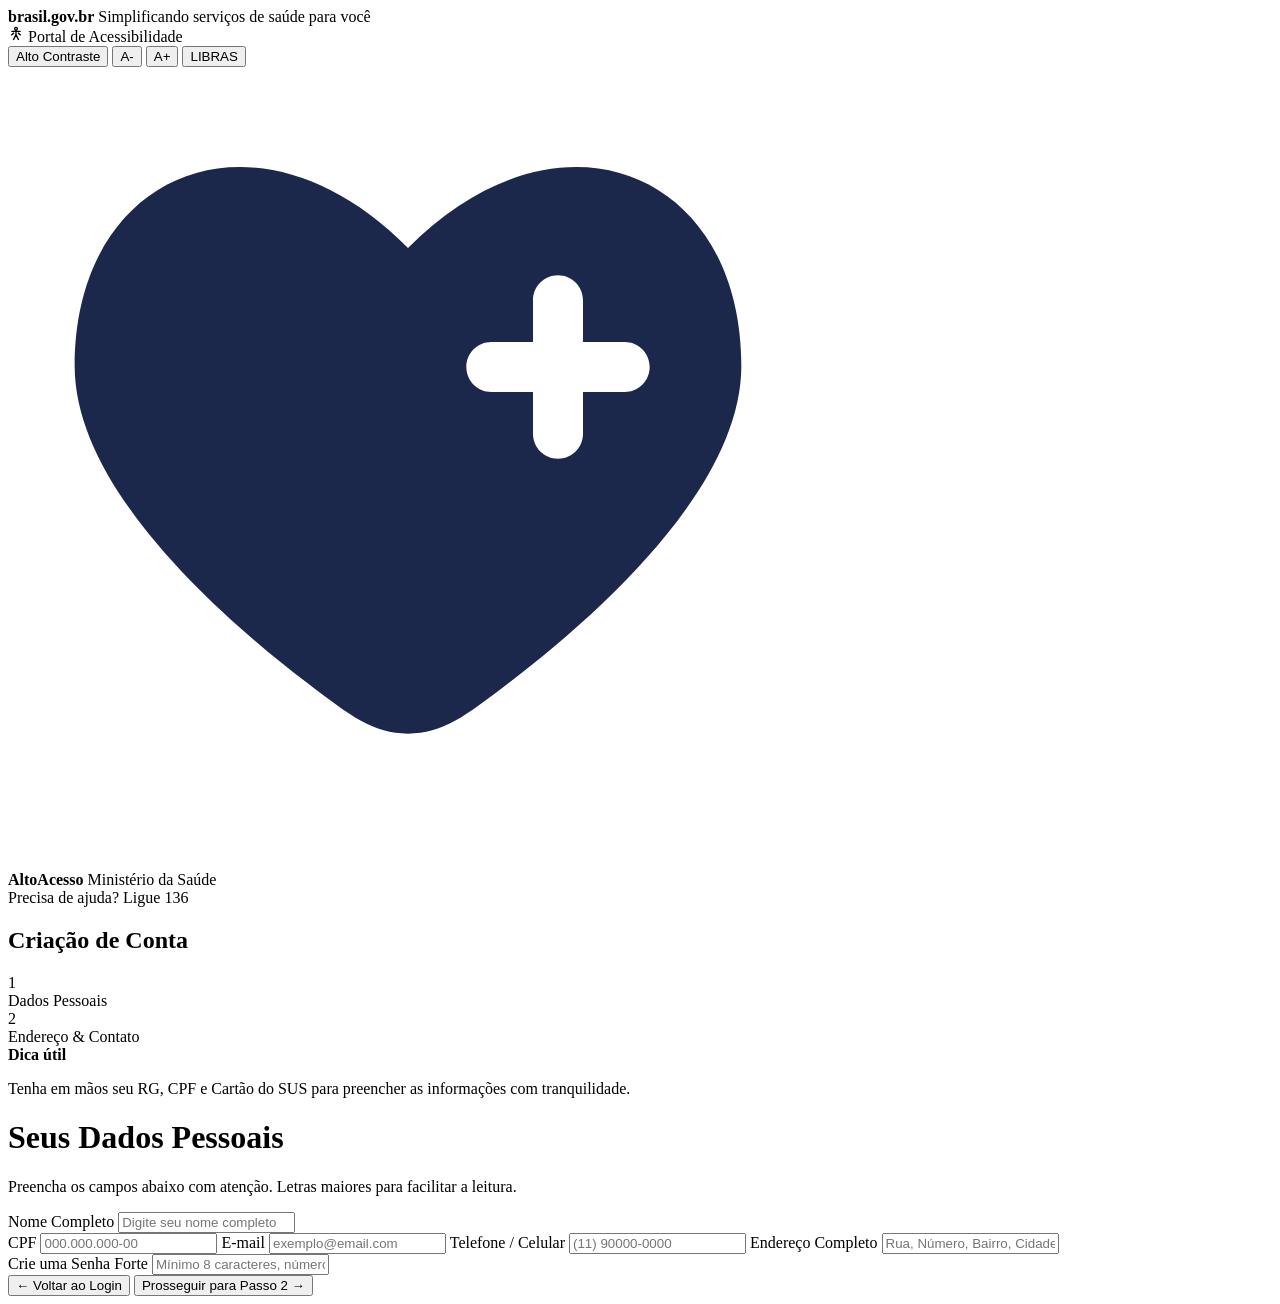
==== cadastro.html @ 2328a3f4 "feat: adiciona estrutura HTML das telas de login e cadastro" ====
<!DOCTYPE html>
<html lang="pt-br">
<head>
    <meta charset="UTF-8">
    <meta name="viewport" content="width=device-width, initial-scale=1.0">
    <title>Cadastro - AltoAcesso</title>
</head>
<body>
    <div>
        <span>
            <span></span>
            <strong>brasil.gov.br</strong>
        </span>
        <span>Simplificando serviços de saúde para você</span>
    </div>

    <div>
        <span>
            <svg width="16" height="16" viewBox="0 0 24 24" fill="none" stroke="currentColor" stroke-width="2"><circle cx="12" cy="4" r="2"/><path d="M5 8h14M12 6v7m0 0-4 8m4-8 4 8M9 10l-4 4m10-4 4 4"/></svg>
            Portal de Acessibilidade
        </span>
        <div>
            <button>Alto Contraste</button>
            <button>A-</button>
            <button>A+</button>
            <button>LIBRAS</button>
        </div>
    </div>

    <header>
        <div>
            <img src="assets/logo.svg" alt="Logo AltoAcesso" class="logo-icon">
            <div>
                <strong>AltoAcesso</strong>
                <span>Ministério da Saúde</span>
            </div>
        </div>
        <span>Precisa de ajuda? Ligue 136</span>
    </header>

    <main class="container register-page">
        <aside class="stepper">
            <h2>Criação de Conta</h2>
            <div class="step active">
                <span>1</span>
                <div>Dados Pessoais</div>
            </div>
            <div class="step-line"></div>
            <div class="step">
                <span>2</span>
                <div>Endereço & Contato</div>
            </div>

            <div class="tip">
                <strong>Dica útil</strong>
                <p>Tenha em mãos seu RG, CPF e Cartão do SUS para preencher as informações com tranquilidade.</p>
            </div>
        </aside>

        <form class="register-card">
            <h1>Seus Dados Pessoais</h1>
            <p>Preencha os campos abaixo com atenção. Letras maiores para facilitar a leitura.</p>

            <div class="form-grid">
                <div class="full">
                    <label class="field">
                        <span>Nome Completo</span>
                        <input type="text" placeholder="Digite seu nome completo" required>
                    </label>
                </div>

                <label class="field">
                    <span>CPF</span>
                    <input type="text" placeholder="000.000.000-00" required>
                </label>

                <label class="field">
                    <span>E-mail</span>
                    <input type="email" placeholder="exemplo@email.com" required>
                </label>

                <label class="field">
                    <span>Telefone / Celular</span>
                    <input type="tel" placeholder="(11) 90000-0000" required>
                </label>

                <label class="field">
                    <span>Endereço Completo</span>
                    <input type="text" placeholder="Rua, Número, Bairro, Cidade, Estado" required>
                </label>

                <div class="full">
                    <label class="field">
                        <span>Crie uma Senha Forte</span>
                        <input type="password" placeholder="Mínimo 8 caracteres, números e letras" required>
                    </label>
                </div>
            </div>

            <div class="form-actions">
                <button type="button" class="back-link">
                    ← Voltar ao Login
                </button>
                <button type="submit" class="button button-primary">
                    Prosseguir para Passo 2 →
                </button>
            </div>
        </form>
    </main>
</body>
</html>
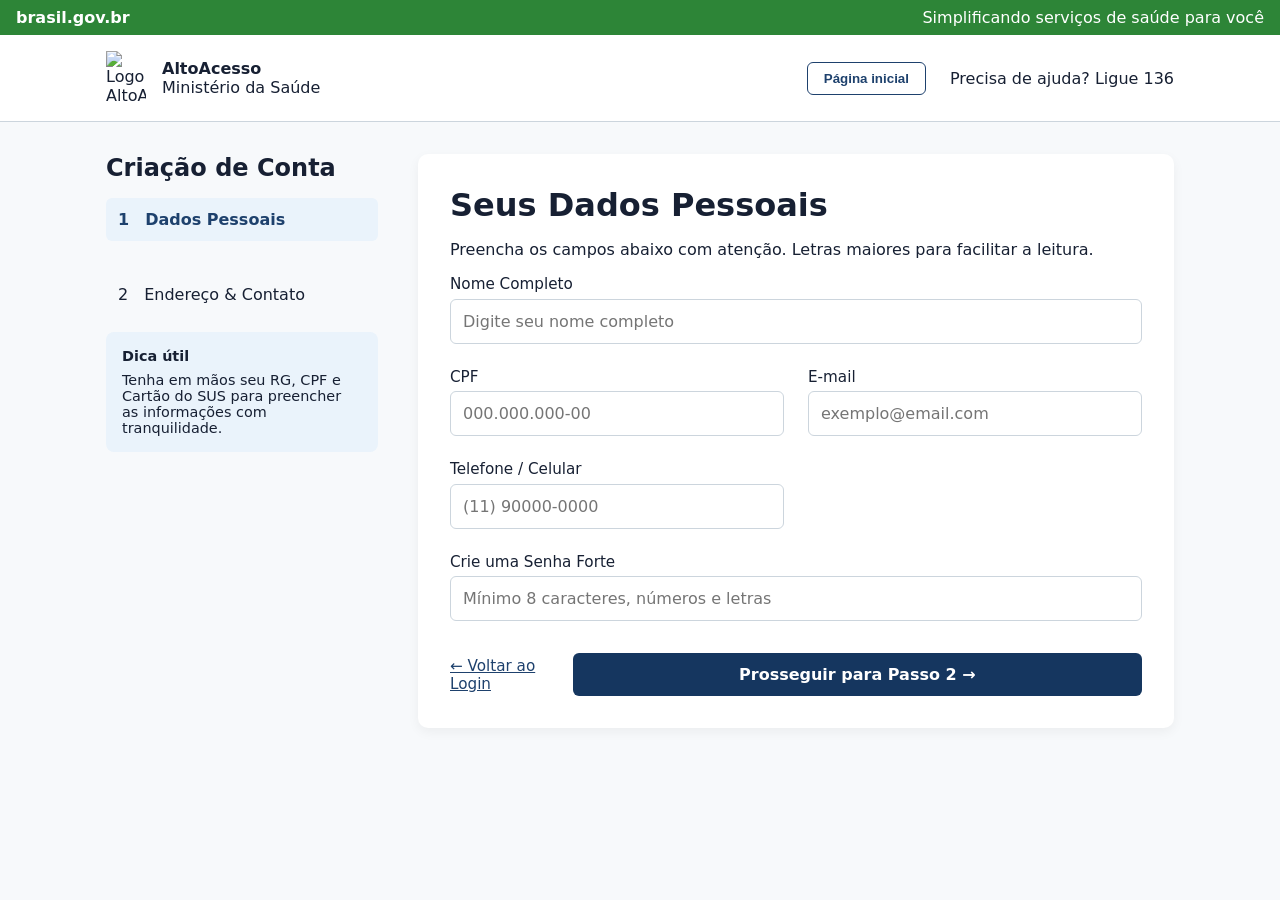
==== commit e1000b38: "Update cadastro.html =" ====
--- a/cadastro.html
+++ b/cadastro.html
@@ -4,39 +4,34 @@
     <meta charset="UTF-8">
     <meta name="viewport" content="width=device-width, initial-scale=1.0">
     <title>Cadastro - AltoAcesso</title>
+    <link
+        rel="stylesheet"
+        href="Style.css"
+    >
 </head>
 <body>
-    <div>
+    <div class="topbar">
         <span>
             <span></span>
             <strong>brasil.gov.br</strong>
         </span>
         <span>Simplificando serviços de saúde para você</span>
     </div>
-
-    <div>
-        <span>
-            <svg width="16" height="16" viewBox="0 0 24 24" fill="none" stroke="currentColor" stroke-width="2"><circle cx="12" cy="4" r="2"/><path d="M5 8h14M12 6v7m0 0-4 8m4-8 4 8M9 10l-4 4m10-4 4 4"/></svg>
-            Portal de Acessibilidade
-        </span>
-        <div>
-            <button>Alto Contraste</button>
-            <button>A-</button>
-            <button>A+</button>
-            <button>LIBRAS</button>
-        </div>
-    </div>
-
     <header>
-        <div>
-            <img src="assets/logo.svg" alt="Logo AltoAcesso" class="logo-icon">
-            <div>
-                <strong>AltoAcesso</strong>
+    <div class="header-content">
+        <div class="header-brand">
+            <img src="logo.svg" alt="Logo AltoAcesso" class="logo-icon">
+            <div class="brand-text">
+                <strong>AltoAcesso<br></strong>
                 <span>Ministério da Saúde</span>
             </div>
         </div>
-        <span>Precisa de ajuda? Ligue 136</span>
-    </header>
+        <div class="header-actions">
+            <button type="button" class="button-outline">Página inicial</button>
+             <span>Precisa de ajuda? Ligue 136</span>
+        </div>
+    </div>
+</header>
 
     <main class="container register-page">
         <aside class="stepper">
@@ -84,11 +79,6 @@
                     <input type="tel" placeholder="(11) 90000-0000" required>
                 </label>
 
-                <label class="field">
-                    <span>Endereço Completo</span>
-                    <input type="text" placeholder="Rua, Número, Bairro, Cidade, Estado" required>
-                </label>
-
                 <div class="full">
                     <label class="field">
                         <span>Crie uma Senha Forte</span>
@@ -98,9 +88,9 @@
             </div>
 
             <div class="form-actions">
-                <button type="button" class="back-link">
+                <a href="Index.html" class="back-link">
                     ← Voltar ao Login
-                </button>
+                </a>
                 <button type="submit" class="button button-primary">
                     Prosseguir para Passo 2 →
                 </button>
@@ -108,4 +98,4 @@
         </form>
     </main>
 </body>
-</html>+</html>
--- a/Style.css
+++ b/Style.css
@@ -0,0 +1,596 @@
+/* =================================================_
+   1. VARIÁVEIS E CONFIGURAÇÕES GLOBAIS
+   ================================================= */
+:root {
+  --text: #172033;
+  --bg: #f7f9fb;
+  --navy: #1e416d;
+  --navy-dark: #15365f;
+  --green: #2d8537;
+  --green-soft: #eaf6e9;
+  --blue-soft: #eaf3fb;
+  --line: #ccd5dd;
+  --muted: #59616c;
+  --surface: #ffffff;
+  --canvas: #f7f9fb;
+  --warning: #eb7900;
+  --warning-soft: #fff1d5;
+  --danger: #b42a35;
+  --danger-soft: #fdebed;
+  --info: #1f6fc5;
+  --info-soft: #e8f3fd;
+  --amber: #f2a81d;
+  --amber-soft: #fff4c4;
+}
+
+* {
+  box-sizing: border-box;
+  margin: 0;
+  padding: 0;
+  text-decoration: none;
+}
+
+body {
+  color: var(--text);
+  background: var(--bg);
+  font-family: system-ui, -apple-system, sans-serif;
+  font-synthesis: none;
+}
+
+/* =================================================_
+   2. BARRAS SUPERIORES (Blocos 1 e 2)
+   ================================================= */
+.topbar {
+  display: flex;
+  justify-content: space-between;
+  align-items: center;
+  padding: 0.5rem 1rem;
+  font-size: 1rem;
+  background-color: var(--green);
+  color: var(--surface);
+}
+
+/* =================================================_
+   3. HEADER (Bloco 3)
+   ================================================= */
+header {
+  background: var(--surface);
+  border-bottom: 1px solid var(--line);
+  padding: 1rem 0;
+}
+
+.header-content {
+  max-width: 1024px;
+  margin: 0 auto;
+  padding: 0 1rem;
+  display: flex;
+  justify-content: space-between;
+  align-items: center;
+}
+
+.header-brand {
+  display: flex;
+  align-items: center;
+  gap: 1rem;
+}
+
+.brand-text {
+  display: flex;
+  flex-direction: column;
+}
+
+.header-actions {
+  display: flex;
+  align-items: center;
+  gap: 1.5rem;
+}
+
+.logo-icon {
+  width: 40px;
+}
+
+.trust-icon {
+  width: 40px;
+}
+
+/* =================================================_
+   4. MAIN E ESTRUTURA GERAL (Bloco 4)
+   ================================================= */
+main {
+  display: flex;
+  flex-direction: column;
+  gap: 2rem;
+  max-width: 1100px;
+  margin: 0 auto;
+  padding: 2rem 1rem;
+}
+
+/* Variante específica para a página de cadastro */
+main.register-page {
+  display: grid;
+  grid-template-columns: 1fr;
+  gap: 2.5rem;
+  align-items: start;
+}
+
+/* =================================================_
+   5. SEÇÃO INTRODUTÓRIA (Bloco 4.1)
+   ================================================= */
+.intro {
+  display: flex;
+  flex-direction: column;
+  gap: 1rem;
+  padding: 1rem;
+  max-width: 480px;
+  margin: 0 auto;
+}
+
+.intro h1 {
+  font-size: 1.75rem;
+  line-height: 1.2;
+}
+
+.intro p {
+  color: var(--muted);
+  line-height: 1.5;
+}
+
+.trust-badge {
+  display: flex;
+  align-items: center;
+  gap: 0.75rem;
+}
+
+/* =================================================_
+   6. STEPPER (Lateral do Cadastro)
+   ================================================= */
+.stepper {
+  display: flex;
+  flex-direction: column;
+  gap: 1rem;
+}
+
+.step {
+  display: flex;
+  align-items: center;
+  gap: 1rem;
+  padding: 0.75rem;
+  border-radius: 6px;
+}
+
+.step.active {
+  background-color: var(--blue-soft);
+  color: var(--navy);
+  font-weight: 600;
+}
+
+.tip {
+  display: flex;
+  flex-direction: column;
+  gap: 0.5rem;
+  padding: 1rem;
+  background-color: var(--blue-soft);
+  border-radius: 8px;
+  font-size: 0.9rem;
+}
+
+/* =================================================_
+   7. FORMULÁRIOS E CARTÕES (Bloco 4.2)
+   ================================================= */
+.login-card,
+.register-card {
+  display: flex;
+  flex-direction: column;
+  gap: 1rem;
+  border-radius: 10px;
+  padding: 2rem;
+  background: var(--surface);
+  box-shadow: 0px 4px 12px rgba(0, 0, 0, 0.05);
+  width: 100%;
+  max-width: 480px;
+  margin: 0 auto;
+}
+
+.register-card {
+  max-width: 100%;
+}
+
+.form-grid {
+  display: grid;
+  grid-template-columns: 1fr;
+  gap: 1.5rem;
+}
+
+.full {
+  grid-column: 1 / -1;
+}
+
+label.field,
+form.login-card label {
+  display: flex;
+  flex-direction: column;
+  gap: 0.35rem;
+  font-size: 0.95rem;
+  font-weight: 500;
+}
+
+input {
+  width: 100%;
+  padding: 0.75rem;
+  border: 1px solid var(--line);
+  border-radius: 6px;
+  font-size: 1rem;
+  font-family: inherit;
+  background: var(--surface);
+}
+
+input:focus {
+  outline: none;
+  border-color: var(--navy);
+  box-shadow: 0 0 0 3px var(--blue-soft);
+}
+
+/* =================================================_
+   8. BOTÕES E LINKS
+   ================================================= */
+.button {
+  padding: 0.75rem 1rem;
+  border-radius: 6px;
+  font: inherit;
+  font-weight: 600;
+  cursor: pointer;
+  text-align: center;
+  border: none;
+}
+
+.button-outline {
+  background: transparent;
+  border: 1px solid var(--navy);
+  color: var(--navy);
+  padding: 0.5rem 1rem;
+  border-radius: 6px;
+  font-weight: 600;
+  cursor: pointer;
+}
+
+.button-primary {
+  background: var(--navy-dark);
+  color: var(--surface);
+  width: 100%;
+}
+
+.button-secondary {
+  background: var(--surface);
+  color: var(--navy-dark);
+  border: 1px solid var(--line);
+  width: 100%;
+}
+
+.link-button,
+.back-link {
+  font-size: 0.95rem;
+  background: none;
+  border: none;
+  color: var(--navy);
+  text-decoration: underline;
+  cursor: pointer;
+  text-align: left;
+}
+
+.button:hover,
+.button-outline:hover,
+.button-primary:hover,
+.button-secondary:hover,
+.link-button:hover {
+  opacity: 0.9;
+  transition: opacity 0.2s ease;
+}
+
+.form-actions {
+  display: flex;
+  flex-direction: column;
+  gap: 1rem;
+  margin-top: 1rem;
+}
+
+/* =================================================_
+   9. DIVISOR "OU SE PREFERIR" (Efeito de Linhas)
+   ================================================= */
+.login-card > div:has(span) {
+  display: flex;
+  align-items: center;
+  text-align: center;
+  color: var(--muted);
+  font-size: 0.85rem;
+  margin: 0.25rem 0;
+}
+
+.login-card > div:has(span)::before,
+.login-card > div:has(span)::after {
+  content: '';
+  flex: 1;
+  border-top: 1px solid var(--line);
+}
+
+.login-card > div:has(span)::before {
+  margin-right: 0.75rem;
+}
+
+.login-card > div:has(span)::after {
+  margin-left: 0.75rem;
+}
+
+/* =================================================_
+   10. RESPONSIVIDADE (Desktop via @media)
+   ================================================= */
+@media (min-width: 960px) {
+  /* Na página Index, o main vira linha */
+  main:not(.register-page) {
+    flex-direction: row;
+    align-items: center;
+  }
+
+  main:not(.register-page) .intro,
+  main:not(.register-page) .login-card {
+    flex: 1;
+    margin: 0;
+    max-width: none;
+  }
+
+  /* Na página de Cadastro, o main usa Grid de 2 colunas (sidebar + form) */
+  main.register-page {
+    grid-template-columns: 272px 1fr;
+  }
+
+  .form-grid {
+    grid-template-columns: repeat(2, minmax(0, 1fr));
+  }
+
+  .form-actions {
+    flex-direction: row;
+    justify-content: space-between;
+    align-items: center;
+  }
+}
+
+/* =================================================_
+   11. HOMEPAGE 
+   ================================================= */
+
+/* Alinha o header com o main (1100px) */
+.header-content {
+  max-width: 1100px;
+}
+
+/* ---------- Barra de acessibilidade ---------- */
+.acessibilidade {
+  display: flex;
+  justify-content: space-between;
+  align-items: center;
+  flex-wrap: wrap;
+  gap: 0.5rem;
+  min-height: 44px;
+  padding: 0.5rem 1rem;
+  background: var(--blue-soft);
+  color: var(--navy-dark);
+  border-bottom: 1px solid var(--line);
+  font-size: 0.95rem;
+}
+
+.acessibilidade-titulo {
+  display: flex;
+  align-items: center;
+  gap: 0.5rem;
+  font-weight: 600;
+}
+
+.acessibilidade-botoes {
+  display: flex;
+  align-items: center;
+  flex-wrap: wrap;
+  gap: 0.5rem;
+}
+
+.acessibilidade-botoes .button-outline {
+  padding: 0.35rem 0.75rem;
+  font-size: 0.9rem;
+}
+
+/* ---------- Títulos (peso normal, cor navy, como no Figma) ---------- */
+.home-page {
+  gap: 1.25rem;
+}
+
+.home-page h1,
+.home-page h2 {
+  font-weight: 400;
+  color: var(--navy);
+}
+
+.home-page h1 {
+  font-size: 1.4rem;
+  line-height: 1.2;
+}
+
+.secao-titulo h2 {
+  font-size: 1.25rem;
+}
+
+/* ---------- Botões novos ---------- */
+.button-green {
+  background: var(--green);
+  color: var(--surface);
+}
+
+.button-warning {
+  background: var(--warning);
+  color: var(--surface);
+}
+
+/* Botões compactos dentro de cards e linhas */
+.card .button,
+.cardPedidos .button {
+  width: auto;
+  padding: 0.6rem 1.1rem;
+  font-size: 0.9rem;
+  border-radius: 4px;
+  white-space: nowrap;
+}
+
+.link-button.verHistoricoCompleto {
+  font-weight: 700;
+  text-decoration-thickness: 2px;
+  text-underline-offset: 0.3rem;
+}
+
+/* ---------- Cards de ação ---------- */
+.acoes {
+  display: grid;
+  grid-template-columns: 1fr;
+  gap: 1.25rem;
+}
+
+.card {
+  display: flex;
+  flex-direction: column;
+  align-items: flex-start;
+  gap: 1rem;
+  padding: 1.4rem;
+  background: var(--surface);
+  border: 1px solid var(--line);
+  border-radius: 12px;
+}
+
+.card-topo {
+  display: flex;
+  align-items: center;
+  gap: 0.9rem;
+}
+
+.card h2 {
+  font-size: 1.05rem;
+}
+
+.card p {
+  flex: 1;
+  color: var(--muted);
+  font-size: 0.9rem;
+  line-height: 1.5;
+}
+
+.icone-circulo {
+  display: grid;
+  place-items: center;
+  width: 40px;
+  height: 40px;
+  border-radius: 50%;
+  flex-shrink: 0;
+}
+
+.icone-circulo img {
+  width: 18px;
+  height: 18px;
+}
+
+.icone-azul    { background: var(--blue-soft); }
+.icone-verde   { background: var(--green-soft); }
+.icone-laranja { background: var(--warning-soft); }
+
+/* ---------- Cabeçalho da seção de pedidos ---------- */
+.pedidos {
+  margin-top: 1rem;
+}
+
+.secao-titulo {
+  display: flex;
+  justify-content: space-between;
+  align-items: center;
+  flex-wrap: wrap;
+  gap: 1rem;
+  margin-bottom: 1rem;
+}
+
+/* ---------- Lista de pedidos ---------- */
+.lista-pedidos {
+  list-style: none;
+  display: flex;
+  flex-direction: column;
+  gap: 0.6rem;
+}
+
+.cardPedidos {
+  display: flex;
+  align-items: center;
+  flex-wrap: wrap;
+  gap: 1rem;
+  padding: 0.9rem 1.25rem;
+  background: var(--surface);
+  border: 1px solid var(--line);
+  border-radius: 8px;
+}
+
+.dot {
+  width: 10px;
+  height: 10px;
+  border-radius: 50%;
+  flex-shrink: 0;
+}
+
+.dot-azul    { background: var(--info); }
+.dot-amarelo { background: var(--amber); }
+.dot-laranja { background: var(--warning); }
+
+.pedido-info {
+  flex: 1 1 16rem;
+  display: flex;
+  flex-direction: column;
+  gap: 0.35rem;
+}
+
+.pedido-info h3 {
+  font-size: 0.95rem;
+  font-weight: 700;
+}
+
+.pedido-info p {
+  color: var(--muted);
+  font-size: 0.75rem;
+}
+
+.pedido-acao {
+  display: flex;
+  align-items: center;
+  flex-wrap: wrap;
+  gap: 1rem;
+}
+
+/* ---------- Status ---------- */
+.status {
+  padding: 0.3rem 0.8rem;
+  border-radius: 999px;
+  font-size: 0.72rem;
+  font-weight: 700;
+  white-space: nowrap;
+}
+
+.status-retirada { background: var(--info-soft);    color: #1e5f99; }
+.status-analise  { background: var(--amber-soft);   color: #7a5a00; }
+.status-pendente { background: var(--warning-soft); color: #b85500; }
+
+/* ---------- Foco visível para teclado ---------- */
+.button:focus-visible,
+.link-button:focus-visible {
+  outline: 3px solid var(--navy);
+  outline-offset: 2px;
+}
+
+@media (min-width: 960px) {
+  .acoes {
+    grid-template-columns: repeat(3, minmax(0, 1fr));
+  }
+}
+
+main.home-page {
+  flex-direction: column;
+  align-items: stretch;
+}
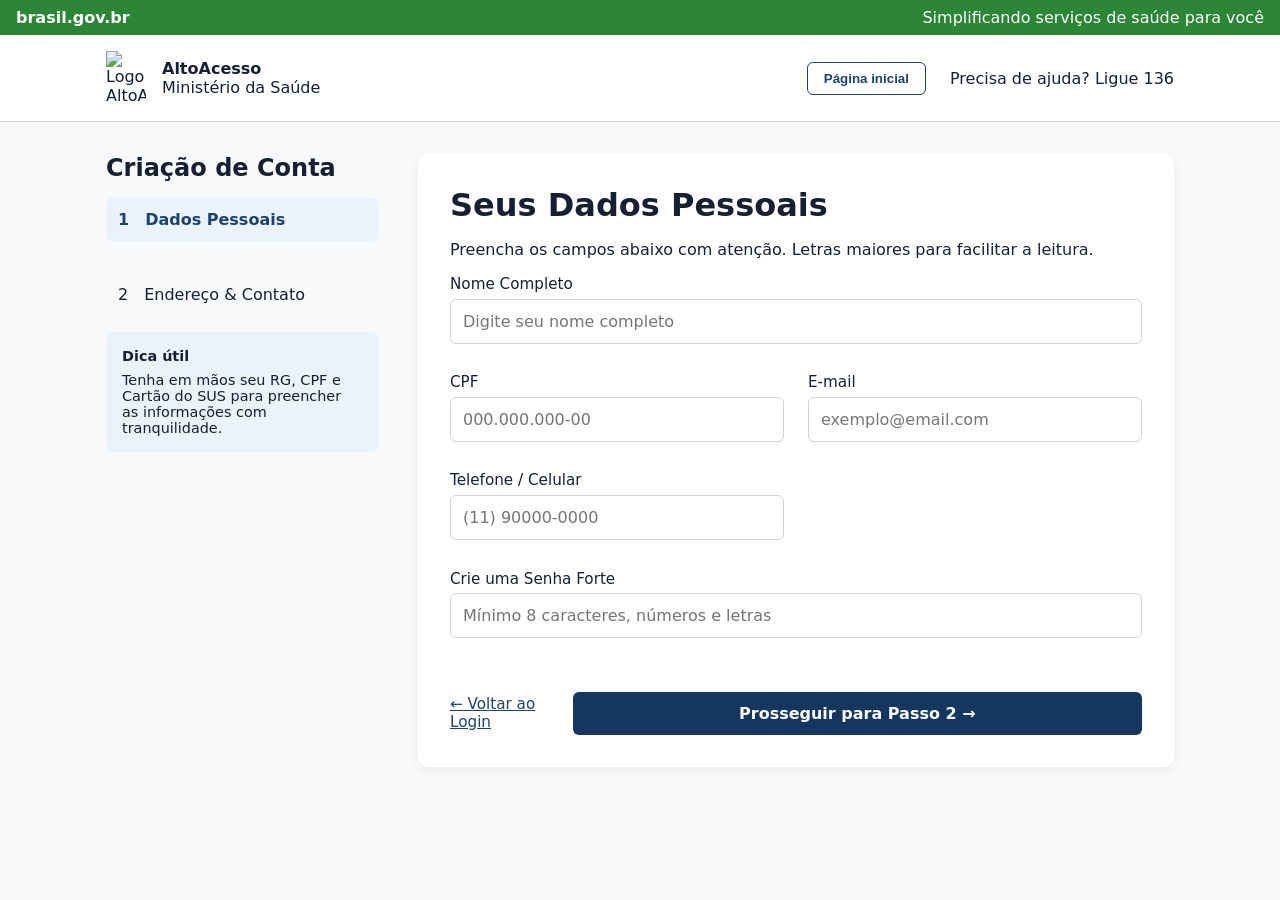
==== commit b6a3464f: "Update cadastro.html implementando ids para leitura do js" ====
--- a/cadastro.html
+++ b/cadastro.html
@@ -1,14 +1,14 @@
 <!DOCTYPE html>
 <html lang="pt-br">
+
 <head>
     <meta charset="UTF-8">
     <meta name="viewport" content="width=device-width, initial-scale=1.0">
     <title>Cadastro - AltoAcesso</title>
-    <link
-        rel="stylesheet"
-        href="Style.css"
-    >
+    <link rel="stylesheet" href="Style.css">
+    <script src="script-cadastro.js" defer></script>
 </head>
+
 <body>
     <div class="topbar">
         <span>
@@ -18,20 +18,20 @@
         <span>Simplificando serviços de saúde para você</span>
     </div>
     <header>
-    <div class="header-content">
-        <div class="header-brand">
-            <img src="logo.svg" alt="Logo AltoAcesso" class="logo-icon">
-            <div class="brand-text">
-                <strong>AltoAcesso<br></strong>
-                <span>Ministério da Saúde</span>
+        <div class="header-content">
+            <div class="header-brand">
+                <img src="logo.svg" alt="Logo AltoAcesso" class="logo-icon">
+                <div class="brand-text">
+                    <strong>AltoAcesso<br></strong>
+                    <span>Ministério da Saúde</span>
+                </div>
+            </div>
+            <div class="header-actions">
+                <button type="button" class="button-outline">Página inicial</button>
+                <span>Precisa de ajuda? Ligue 136</span>
             </div>
         </div>
-        <div class="header-actions">
-            <button type="button" class="button-outline">Página inicial</button>
-             <span>Precisa de ajuda? Ligue 136</span>
-        </div>
-    </div>
-</header>
+    </header>
 
     <main class="container register-page">
         <aside class="stepper">
@@ -52,7 +52,7 @@
             </div>
         </aside>
 
-        <form class="register-card">
+        <form id="form-cadastro" class="register-card">
             <h1>Seus Dados Pessoais</h1>
             <p>Preencha os campos abaixo com atenção. Letras maiores para facilitar a leitura.</p>
 
@@ -60,42 +60,56 @@
                 <div class="full">
                     <label class="field">
                         <span>Nome Completo</span>
-                        <input type="text" placeholder="Digite seu nome completo" required>
+                        <input type="text" id="nome" name="nome" placeholder="Digite seu nome completo"
+                            autocomplete="name" aria-describedby="nome-erro" required>
+                        <small id="nome-erro" class="mensagem-erro" aria-live="polite"></small>
                     </label>
                 </div>
 
                 <label class="field">
                     <span>CPF</span>
-                    <input type="text" placeholder="000.000.000-00" required>
+                    <input type="text" id="cpf" name="cpf" placeholder="000.000.000-00" inputmode="numeric"
+                        maxlength="14" aria-describedby="cpf-erro" required>
+                    <small id="cpf-erro" class="mensagem-erro" aria-live="polite"></small>
                 </label>
 
                 <label class="field">
                     <span>E-mail</span>
-                    <input type="email" placeholder="exemplo@email.com" required>
+                    <input type="email" id="email" name="email" placeholder="exemplo@email.com" autocomplete="email"
+                        aria-describedby="email-erro" required>
+                    <small id="email-erro" class="mensagem-erro" aria-live="polite"></small>
                 </label>
 
                 <label class="field">
                     <span>Telefone / Celular</span>
-                    <input type="tel" placeholder="(11) 90000-0000" required>
+                    <input type="tel" id="telefone" name="telefone" placeholder="(11) 90000-0000" autocomplete="tel"
+                        maxlength="15" aria-describedby="telefone-erro" required>
+                    <small id="telefone-erro" class="mensagem-erro" aria-live="polite"></small>
                 </label>
 
                 <div class="full">
                     <label class="field">
                         <span>Crie uma Senha Forte</span>
-                        <input type="password" placeholder="Mínimo 8 caracteres, números e letras" required>
+                        <input type="password" id="senha" name="senha"
+                            placeholder="Mínimo 8 caracteres, números e letras" autocomplete="new-password"
+                            aria-describedby="senha-erro" required>
+                        <small id="senha-erro" class="mensagem-erro" aria-live="polite"></small>
                     </label>
                 </div>
             </div>
+
+            <p id="cadastro-aviso" class="form-feedback" role="alert"></p>
 
             <div class="form-actions">
                 <a href="Index.html" class="back-link">
                     ← Voltar ao Login
                 </a>
-                <button type="submit" class="button button-primary">
+                <button type="submit" id="btn-prosseguir" class="button button-primary">
                     Prosseguir para Passo 2 →
                 </button>
             </div>
         </form>
     </main>
 </body>
+
 </html>
